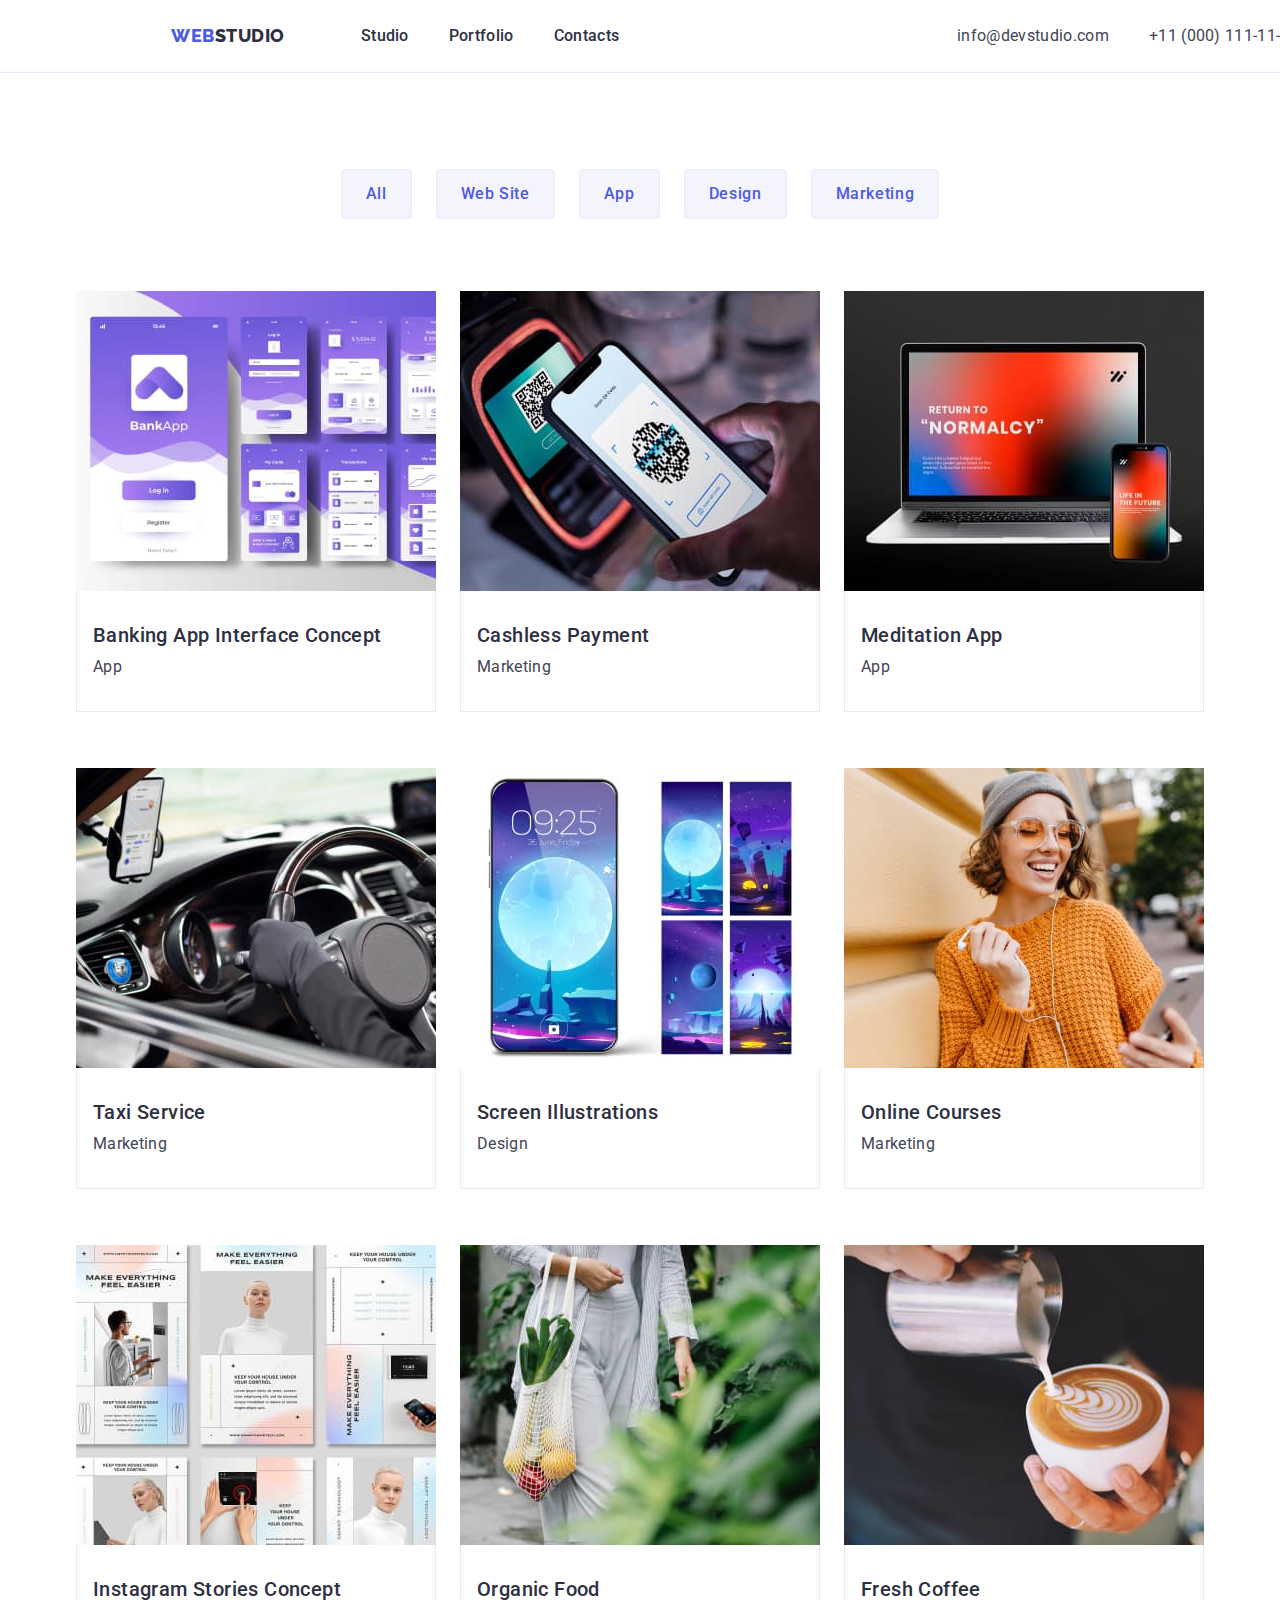
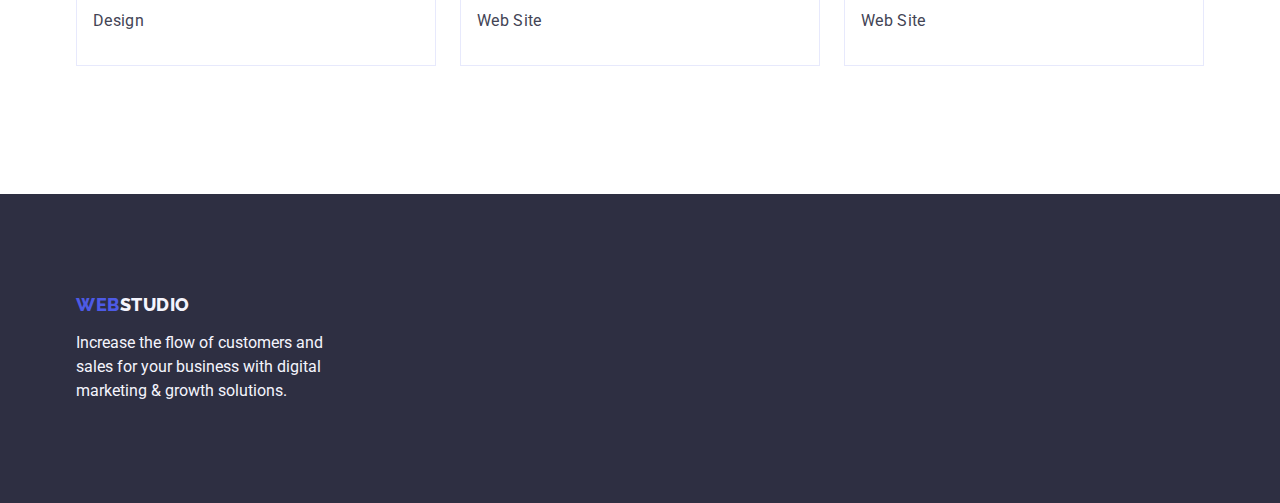
==== portfolio.html @ b11b5cbe "Initial commit" ====
<!DOCTYPE html>
<html lang="en">
  <head>
    <meta charset="UTF-8" />
    <meta http-equiv="X-UA-Compatible" content="IE=edge" />
    <meta name="viewport" content="width=device-width, initial-scale=1.0" />
    <title>Portfolio</title>
    <link rel="stylesheet" href="https://cdnjs.cloudflare.com/ajax/libs/modern-normalize/1.0.0/modern-normalize.min.css" />
    <link rel="stylesheet" href="./css/styles.css" type="text/css" />
    <link rel="preconnect" href="https://fonts.googleapis.com" />
    <link rel="preconnect" href="https://fonts.gstatic.com" crossorigin />
    <link href="https://fonts.googleapis.com/css2?family=Roboto:wght@400;500;700;900&display=swap" rel="stylesheet" />
    <link rel="preconnect" href="https://fonts.googleapis.com" />
    <link rel="preconnect" href="https://fonts.gstatic.com" crossorigin />
    <link href="https://fonts.googleapis.com/css2?family=Raleway:wght@800&family=Roboto:wght@400;500;700;900&display=swap" rel="stylesheet" />
  </head>
  <body>
    <header class="header">
      <!-- Navigation -->
      <div class="container">
        <nav class="nav">
          <a class="logo link" href="index.html">Web<span class="logo-studio">Studio</span></a>
          <ul class="list">
            <li><a class="link" href="./index.html">Studio</a></li>
            <li><a class="link" href="./portfolio.html">Portfolio</a></li>
            <li><a class="link" href="">Contacts</a></li>
          </ul>
        </nav>
        <!-- Contacts -->
        <address class="address">
          <ul class="list">
            <li class="contacts-item"><a class="link" href="mailto:info@devstudio.com">info@devstudio.com</a></li>
            <li class="contacts-item"><a class="link" href="tel:+110001111111">+11 (000) 111-11-11</a></li>
          </ul>
        </address>
      </div>
    </header>
    <main>
      <section class="section section-portfolio">
        <div class="container">
          <h1 hidden class="filter">Menu</h1>
          <ul class="list category-filter">
            <li class="menu-list-item"><button type="button" class="btn-filter">All</button></li>
            <li class="menu-list-item"><button type="button" class="btn-filter">Web Site</button></li>
            <li class="menu-list-item"><button type="button" class="btn-filter">App</button></li>
            <li class="menu-list-item"><button type="button" class="btn-filter">Design</button></li>
            <li class="menu-list-item"><button type="button" class="btn-filter">Marketing</button></li>
          </ul>
          <ul class="list category-items">
            <li class="portfolio-list-item">
              <a href="" class="link">
                <img src="./images/sitespages.jpg" alt="sites pages" width="360" height="300" />
                <div class="container">
                  <h2 class="name">Banking App Interface Concept</h2>
                  <p class="category">App</p>
                </div>
              </a>
            </li>
            <li class="portfolio-list-item">
              <a href="" class="link">
                <img src="./images/qrcode.jpg" alt="qr-code" width="360" height="300" />
                <div class="container">
                  <h2 class="name">Cashless Payment</h2>
                  <p class="category">Marketing</p>
                </div>
              </a>
            </li>
            <li class="portfolio-list-item">
              <a href="" class="link">
                <img src="./images/phoneandlaptop.jpg" alt="phone and laptop" width="360" height="300" />
                <div class="container">
                  <h2 class="name">Meditation App</h2>
                  <p class="category">App</p>
                </div>
              </a>
            </li>
            <li class="portfolio-list-item">
              <a href="" class="link">
                <img src="./images/smartphoneinthecar.jpg" alt="smartphone in the car" width="360" height="300" />
                <div class="container">
                  <h2 class="name">Taxi Service</h2>
                  <p class="category">Marketing</p>
                </div>
              </a>
            </li>
            <li class="portfolio-list-item">
              <a href="" class="link">
                <img src="./images/widgets.jpg" alt="widgets" width="360" height="300" />
                <div class="container">
                  <h2 class="name">Screen Illustrations</h2>
                  <p class="category">Design</p>
                </div>
              </a>
            </li>
            <li class="portfolio-list-item">
              <a href="" class="link">
                <img src="./images/girlwithsmartphone.jpg" alt="girl with the smartphne" width="360" height="300" />
                <div class="container">
                  <h2 class="name">Online Courses</h2>
                  <p class="category">Marketing</p>
                </div>
              </a>
            </li>
            <li class="portfolio-list-item">
              <a href="" class="link">
                <img src="./images/instagramstories.jpg" alt="instagram stories" width="360" height="300" />
                <div class="container">
                  <h2 class="name">Instagram Stories Concept</h2>
                  <p class="category">Design</p>
                </div>
              </a>
            </li>
            <li class="portfolio-list-item">
              <a href="" class="link">
                <img src="./images/womanwithfruits.jpg" alt="woman with fruits " width="360" height="300" />
                <div class="container">
                  <h2 class="name">Organic Food</h2>
                  <p class="category">Web Site</p>
                </div>
              </a>
            </li>
            <li class="portfolio-list-item">
              <a href="" class="link">
                <img src="./images/cupofcapuccino.jpg" alt="=cup of capuccino" width="360" height="300" />
                <div class="container">
                  <h2 class="name">Fresh Coffee</h2>
                  <p class="category">Web Site</p>
                </div>
              </a>
            </li>
          </ul>
        </div>
      </section>
    </main>
    <!-- Footer -->
    <footer class="footer">
      <div class="container">
        <a class="logo link" href="index.html">Web<span class="logo-studio-footer">Studio</span></a>
        <p class="text">Increase the flow of customers and sales for your business with digital marketing & growth solutions.</p>
      </div>
    </footer>
  </body>
</html>
---- css/styles.css ----
:root {
  --navy-blue: #2e2f42;
  --ocean: #404bbf;
  --white: #ffffff;
  --iris: #4d5ae5;
  --cloud: #f4f4fd;
  --slate: #434455;
  --green: #31d0aa;
  --lightslate: #8e8f99;
  --cornflower: #e7e9fc;
  --navy-blue-modal: #2e2f42;
  --grey: #2e2f42;
  --dairy: #fcfcfc;
}

body {
  font-family: Roboto, sans-serif;
  color: var(--slate);
  background-color: var(--white);
}
h1,
h2,
h3,
h4,
h5,
h6,
p {
  margin: 0;
}
img {
  display: block;
}
.visually-hidden {
  position: absolute;
  width: 1px;
  height: 1px;
  margin: -1px;
  border: 0;
  padding: 0;

  white-space: nowrap;
  clip-path: inset(100%);
  clip: rect(0 0 0 0);
  overflow: hidden;
}
.container {
  width: 1158px;
  margin: 0 auto;
  padding: 0 15px;
}

.section {
}

.header {
  padding: 24px 156px 24px 156px;
  border-bottom: 1px solid #e7e9fc;
}
.header .container {
  display: flex;
}

.link {
  text-decoration: none;
}
.list {
  list-style: none;
  display: flex;
  gap: 40px;
  padding: 0;
  margin: 0;
  
}
.section .list {
}
/* Navigation */
.nav {
  display: flex;
  align-items: center;
  margin-right: auto;
}
.logo {
  font-size: 18px;
  text-transform: uppercase;
  font-weight: 800;
  line-height: 1.17;
  font-family: 'Raleway', sans-serif;
  letter-spacing: 0.03em;
  color: var(--iris);
  text-decoration: none;
  margin-right: 76px;
}
.logo-studio {
  font-weight: 800;
  font-size: 18px;
  line-height: 1.16;
  color: var(--navy-blue);
}

.nav .list .link {
  font-weight: 500;
  line-height: 1.5;
  font-size: 16px;
  letter-spacing: 0.02em;
  color: var(--grey);
  text-decoration: none;
  padding: 24px 0;
}
.nav .link:focus {
  color: #404bbf;
}
.nav .link:hover {
  color: #404bbf;
}

/* Contacts */
.address {
  font-style: normal;
}
.address .list {
  list-style: none;
  text-decoration: none;
  line-height: 1.5;
  letter-spacing: 0.02em;
}
.contacts-item {
}
.address .link {
  font-size: 16px;
  color: var(--slate);
  font-style: normal;
}
.address .link:focus {
  color: #404bbf;
}
.address .link:hover {
  color: #404bbf;
}
/* First section */
.section {
}
.section-business {
  background-color: var(--navy-blue);
  padding: 188px 0px;
}

.section-business .container {
}

.title {
  color: var(--white);
  font-size: 56px;
  font-weight: 700;
  line-height: 1.07;
  text-align: center;
  letter-spacing: 0.02em;
  max-width: 496px;
  margin: 0 auto;
}

.btn {
  background-color: var(--iris);
  color: var(--white);
  font-size: 16px;
  font-weight: 500;
  line-height: 1.5;
  cursor: pointer;
  letter-spacing: 0.04em;
  font-family: 'Roboto', sans-serif;
  padding: 16px 32px;
  border: none;
  border-radius: 4px;
  display: block;
  margin: 0 auto;
  margin-top: 48px;
  min-width: 169px;
}
.btn:hover {
  background-color: #404bbf;
}
.btn:focus {
  background-color: #404bbf;
}
/* Second section */
.section-features {

  padding: 120px 0;
}
.section-features .list {
  gap: 24px;

}

.features {
  font-weight: 500;
  font-size: 20px;
  line-height: 1.2;
  letter-spacing: 0.02em;
  color: var(--navy-blue);
  margin-bottom: 8px;
}
.desc {
  font-size: 16px;
  line-height: 1.5;
  letter-spacing: 0.02em;
  color: var(--slate);
  width: 264px;
}
/* Third section */
.section-activity {
  padding-top: 0;
  padding-bottom: 120px;
}

.section-activity .container {
}
.section-activity .list {
  display: flex;
  gap: 24px;
}

.subtitle {
  font-weight: 700;
  font-size: 36px;
  line-height: 1.11;
  text-align: center;
  letter-spacing: 0.02em;
  text-transform: capitalize;
  color: var(--navy-blue);
  margin-bottom: 72px;
}
.list-image-item {
}
/* Fourth section */
.section-team {
  background-color: #f4f4fd;
  gap: 72px;
  padding: 120px 0;
}

.section-team .container {
}
.section-team .list {
  gap: 24px;
  
}
.list-team-item {
  background-color: #ffffff;
  border-radius: 0px 0px 4px 4px;
}
.team-container {
  padding: 32px 16px;
}
.person {
  font-weight: 500;
  font-size: 20px;
  line-height: 1.2;
  letter-spacing: 0.02em;
  color: var(--navy-blue);
  margin-bottom: 8px;
  text-align: center;
}
.specialization {
  font-size: 16px;
  line-height: 1.5;
  letter-spacing: 0.02em;
  color: var(--slate);
  text-align: center;
}

/* Footer */
.footer {
  background-color: var(--navy-blue);
  padding: 100px 0;
}
.footer .container {
  display: block;
}
.text {
  color: var(--cloud);
  font-size: 16px;
  line-height: 1.5;
  width: 264px;
}
.logo-footer {
  color: var(--cloud);
  text-transform: uppercase;
  font-weight: 800;
  font-size: 18px;
  line-height: 1.17;
  letter-spacing: 0.03em;
}
.logo-studio-footer {
  font-weight: 800;
  font-size: 18px;
  line-height: 1.17;
  color: var(--cloud);
}
.footer .logo {
  display: inline-block;
  margin-bottom: 16px;
}
/* Portfolio */
.section-portfolio .container {
  
}
.section-portfolio {
  padding: 96px 0 120px;
}
.category-filter {
  display: flex;
  justify-content: center;
  margin-bottom: 72px;
  gap: 24px;
 

}

.btn-filter {
  background-color: var(--cornflower);
  color: var(--iris);
  font-size: 16px;
  font-weight: 500;
  line-height: 1.5;
  cursor: pointer;
  font-family: 'Roboto', sans-serif;
  letter-spacing: 0.04em;
  background-color: var(--cloud);
  padding: 12px 24px;
  border: 1px solid #e7e9fc;
  border-radius: 4px;
}
.btn-filter:focus {
  background-color: #404bbf;
  color: #ffffff;
  border: 1px solid transparent;
}
.btn-filter:hover {
  background-color: #404bbf;
  color: #ffffff;
  border: 1px solid transparent;
}
.category-items {
  display: flex;
  flex-wrap: wrap;
  gap: 24px;
  align-items: center;
  row-gap: 48px;
}
.portfolio {
}
.portfolio-list-item {
  width: calc((100% - 48px) / 3);
}

.name {
  font-weight: 500;
  font-size: 20px;
  line-height: 1.2;
  letter-spacing: 0.02em;
  color: var(--navy-blue);
  margin-bottom: 8px;
}
.category {
  font-size: 16px;
  line-height: 1.5;
  letter-spacing: 0.02em;
  color: var(--slate);

}
.portfolio-list-item .container {
  padding: 32px 16px;
  border: 1px solid #e7e9fc;
  border-top: none;
  margin-bottom: 8px;
  width: auto;
}
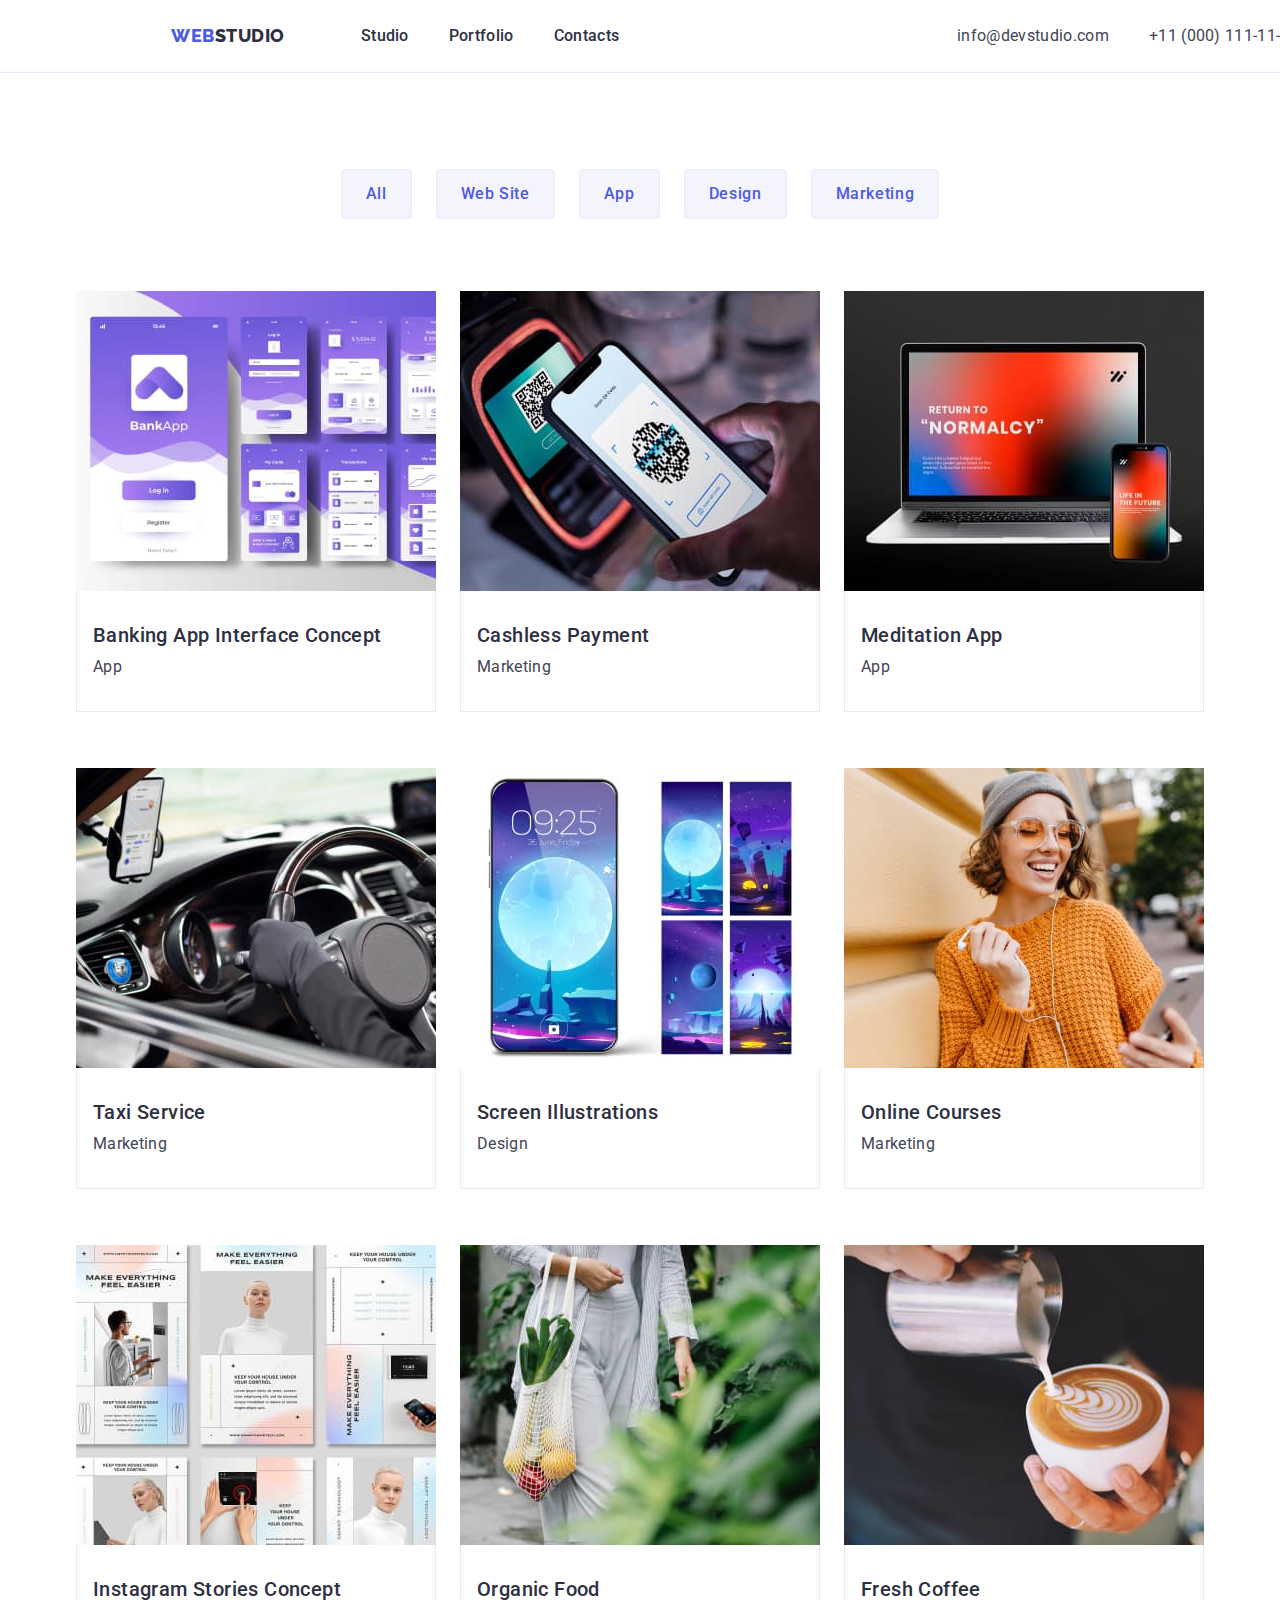
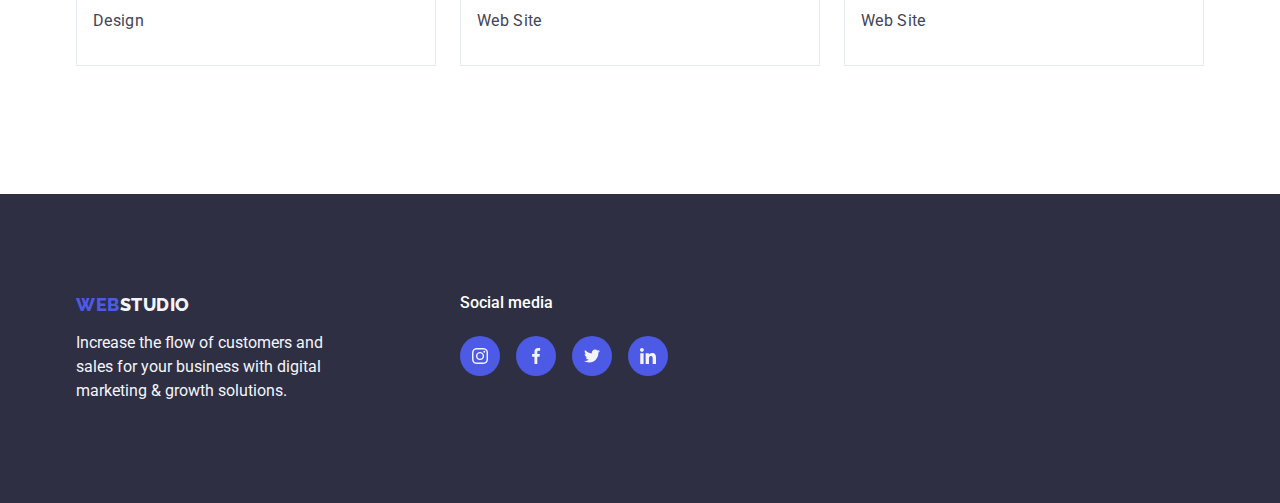
==== commit f76587c9: "finish" ====
--- a/portfolio.html
+++ b/portfolio.html
@@ -135,8 +135,39 @@
     <!-- Footer -->
     <footer class="footer">
       <div class="container">
-        <a class="logo link" href="index.html">Web<span class="logo-studio-footer">Studio</span></a>
-        <p class="text">Increase the flow of customers and sales for your business with digital marketing & growth solutions.</p>
+        <div>
+          <a class="logo link" href="index.html">Web<span class="logo-studio-footer">Studio</span></a>
+          <p class="text">Increase the flow of customers and sales for your business with digital marketing & growth solutions.</p>
+        </div>
+        <div class="social">
+          <h4 class="subtitle-social">Social media</h4>
+          <ul class="list">
+            <li class="list-icon-footer">
+              <a class="icon-link" href=""
+                ><svg class="icon" width="16px" height="16px">
+                  <use href="./images/icons.svg#icon-instagram"></use></svg>
+                </a>
+            </li>
+            <li class="list-icon-footer">
+              <a class="icon-link" href=""
+                ><svg class="icon" width="16px" height="16px">
+                  <use href="./images/icons.svg#icon-facebook"></use></svg>
+                </a>
+            </li>
+            <li class="list-icon-footer">
+              <a class="icon-link" href=""
+                ><svg class="icon" width="16px" height="16px">
+                  <use href="./images/icons.svg#icon-twitter"></use></svg>
+                </a>
+            </li>
+            <li class="list-icon-footer">
+              <a class="icon-link" href=""
+                ><svg class="icon" width="16px" height="16px">
+                  <use href="./images/icons.svg#icon-linkedin"></use></svg>
+                </a>
+            </li>
+          </ul>
+        </div>
       </div>
     </footer>
   </body>
--- a/css/styles.css
+++ b/css/styles.css
@@ -69,8 +69,12 @@
   gap: 40px;
   padding: 0;
   margin: 0;
-  
-}
+}
+.team-container .list {
+  display: flex;
+  gap: 24px;
+}
+
 .section .list {
 }
 /* Navigation */
@@ -142,6 +146,13 @@
 .section-business {
   background-color: var(--navy-blue);
   padding: 188px 0px;
+  max-width: 1440px;
+  margin-left: auto;
+  margin-right: auto;
+  background-image: linear-gradient(to right, rgba(46, 47, 66, 0.7), rgba(46, 47, 66, 0.7)), url(../images/people-office.jpg);
+  background-repeat: no-repeat;
+  background-position: center;
+  background-size: cover;
 }
 
 .section-business .container {
@@ -183,12 +194,10 @@
 }
 /* Second section */
 .section-features {
-
   padding: 120px 0;
 }
 .section-features .list {
   gap: 24px;
-
 }
 
 .features {
@@ -215,7 +224,6 @@
 .section-activity .container {
 }
 .section-activity .list {
-  display: flex;
   gap: 24px;
 }
 
@@ -241,12 +249,14 @@
 .section-team .container {
 }
 .section-team .list {
-  gap: 24px;
   
+  gap: 24px;
 }
 .list-team-item {
   background-color: #ffffff;
   border-radius: 0px 0px 4px 4px;
+  box-shadow: 0px 1px 6px rgba(46, 47, 66, 0.08), 0px 1px 1px rgba(46, 47, 66, 0.16), 0px 2px 1px rgba(46, 47, 66, 0.08);
+  
 }
 .team-container {
   padding: 32px 16px;
@@ -274,7 +284,7 @@
   padding: 100px 0;
 }
 .footer .container {
-  display: block;
+  display: flex;
 }
 .text {
   color: var(--cloud);
@@ -300,9 +310,17 @@
   display: inline-block;
   margin-bottom: 16px;
 }
+
+/* Fifth section */
+.section-customers {
+  padding: 120px 0;
+}
+.section-customers .list {
+  gap: 24px;
+}
+
 /* Portfolio */
 .section-portfolio .container {
-  
 }
 .section-portfolio {
   padding: 96px 0 120px;
@@ -312,8 +330,6 @@
   justify-content: center;
   margin-bottom: 72px;
   gap: 24px;
- 
-
 }
 
 .btn-filter {
@@ -351,6 +367,7 @@
 }
 .portfolio-list-item {
   width: calc((100% - 48px) / 3);
+  
 }
 
 .name {
@@ -366,7 +383,6 @@
   line-height: 1.5;
   letter-spacing: 0.02em;
   color: var(--slate);
-
 }
 .portfolio-list-item .container {
   padding: 32px 16px;
@@ -375,3 +391,68 @@
   margin-bottom: 8px;
   width: auto;
 }
+/* SVG */
+.icon-link {
+  width: 40px;
+  height: 40px;
+  border-radius: 50%;
+  background-color: #4d5ae5;
+  padding: 12px 12px;
+  display: block;
+  margin-top: 8px;
+}
+.icon-link:hover{
+  background-color: #404bbf;
+}
+.list-icon-footer .icon-link:hover {
+  background-color: #31d0aa;
+}
+.list-features-item .icon {
+}
+.container-icon {
+  background-color: #f4f4fd;
+  padding: 24px 100px;
+  border-radius: 4px;
+}
+
+.social {
+  margin-left: 120px;
+}
+.list .icon-link {
+}
+.social .list {
+  gap: 16px;
+}
+.subtitle-social {
+  font-weight: 500;
+  color: #ffffff;
+  margin-bottom: 16px;
+}
+.icon-list-customers {
+  width: 168px;
+  height: 88px;
+  display: flex;
+  align-items: center;
+  justify-content: center;
+}
+.icon-link-customers{
+  width: 100%;
+  height: 100%;
+  border: 1px solid var(--lightslate);
+  border-radius: 4px;
+  display: flex;
+  align-items: center;
+  justify-content: center;
+
+}
+.icon-link-customers:hover .icon-customers{
+  fill: #404bbf;
+}
+.icon-customers{
+  fill: #8e8f99;
+}
+.icon-link-customers:hover {
+  border: 1px solid var(--ocean);
+}
+
+
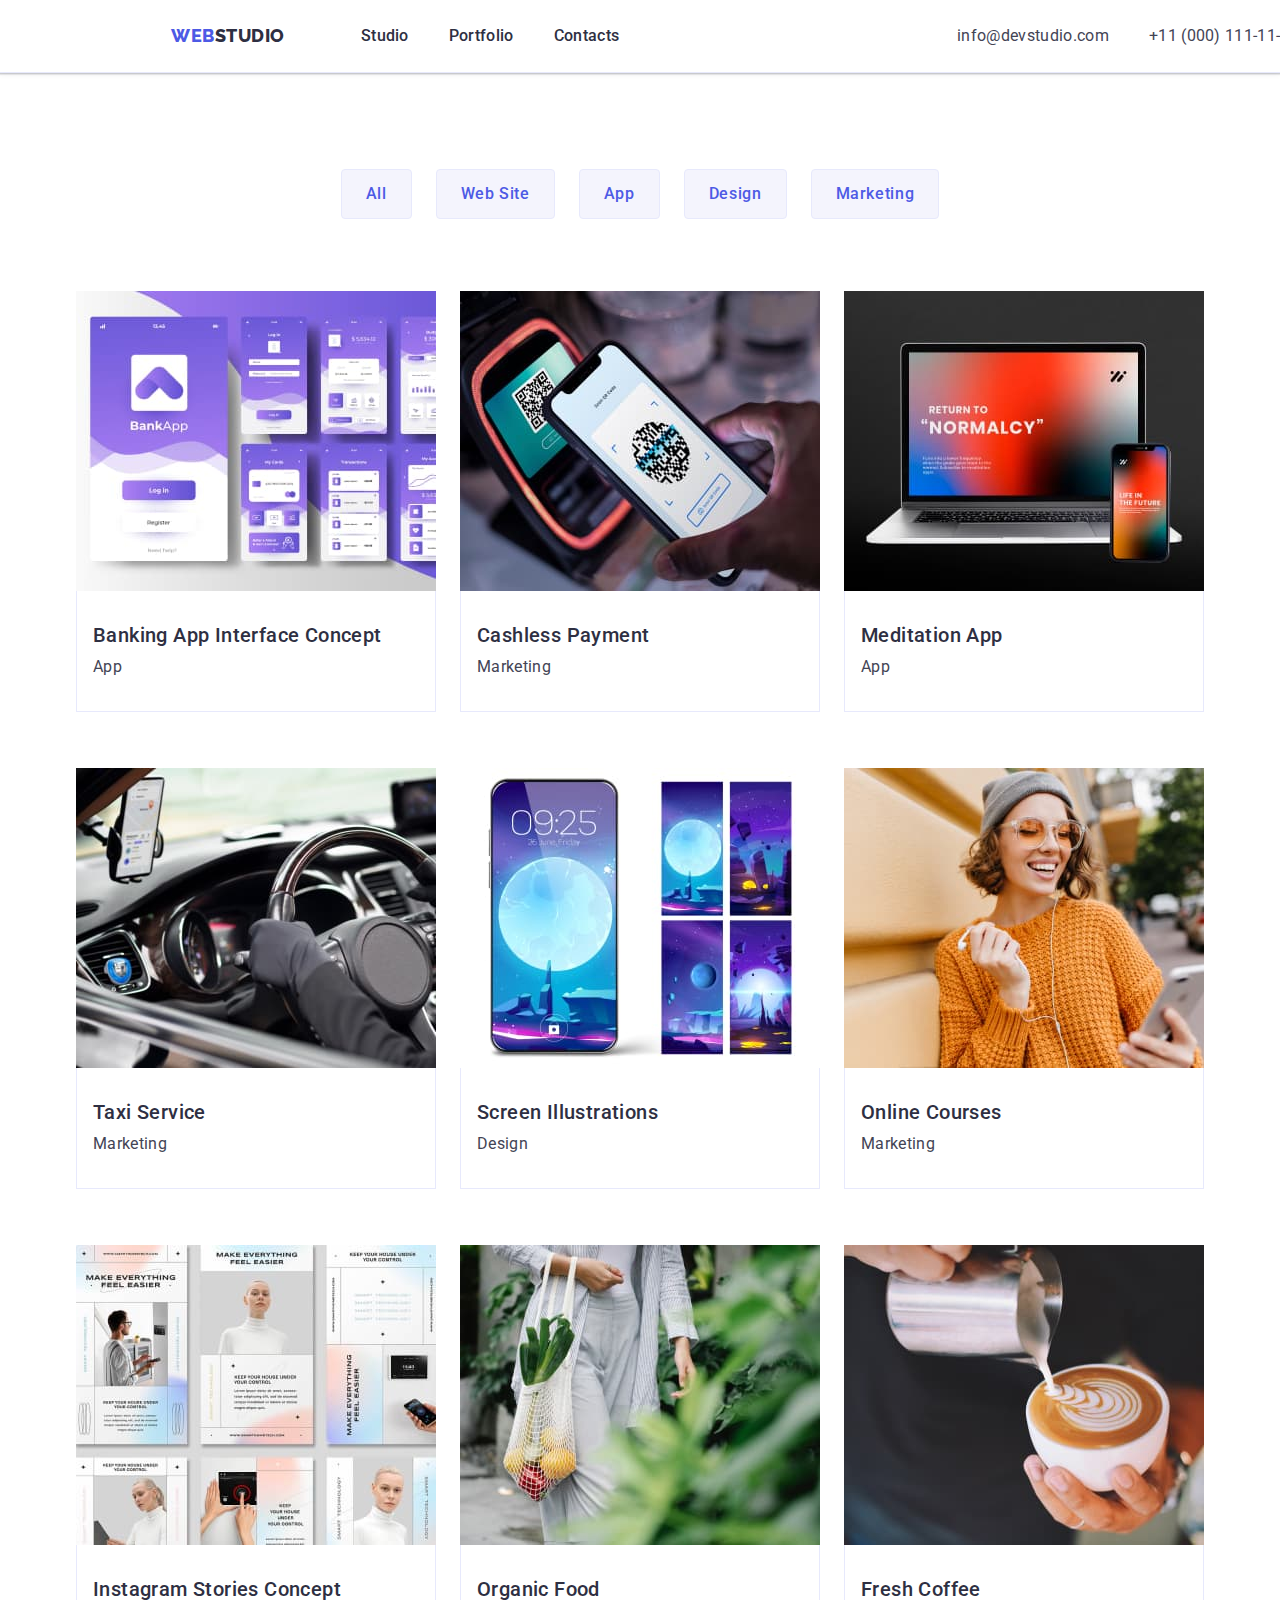
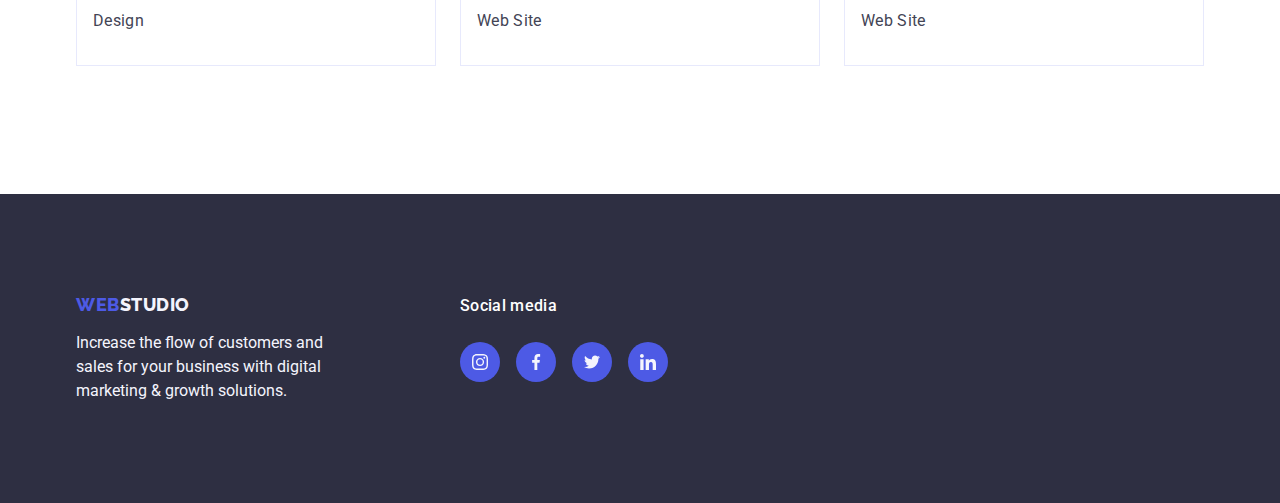
==== commit 2a7c5633: "fixed footer" ====
--- a/portfolio.html
+++ b/portfolio.html
@@ -144,7 +144,7 @@
           <ul class="list">
             <li class="list-icon-footer">
               <a class="icon-link" href=""
-                ><svg class="icon" width="16px" height="16px">
+                ><svg class="icon" width="16" height="16px">
                   <use href="./images/icons.svg#icon-instagram"></use></svg>
                 </a>
             </li>
--- a/css/styles.css
+++ b/css/styles.css
@@ -55,6 +55,7 @@
 .header {
   padding: 24px 156px 24px 156px;
   border-bottom: 1px solid #e7e9fc;
+  box-shadow: 0px 2px 1px rgba(46, 47, 66, 0.08), 0px 1px 1px rgba(46, 47, 66, 0.16), 0px 1px 6px rgba(46, 47, 66, 0.08);
 }
 .header .container {
   display: flex;
@@ -66,6 +67,8 @@
 .list {
   list-style: none;
   display: flex;
+  align-items: center;
+  justify-content: center;
   gap: 40px;
   padding: 0;
   margin: 0;
@@ -149,7 +152,7 @@
   max-width: 1440px;
   margin-left: auto;
   margin-right: auto;
-  background-image: linear-gradient(to right, rgba(46, 47, 66, 0.7), rgba(46, 47, 66, 0.7)), url(../images/people-office.jpg);
+  background-image: linear-gradient(rgba(46, 47, 66, 0.7), rgba(46, 47, 66, 0.7)), url(../images/people-office.jpg);
   background-repeat: no-repeat;
   background-position: center;
   background-size: cover;
@@ -230,7 +233,7 @@
 .subtitle {
   font-weight: 700;
   font-size: 36px;
-  line-height: 1.11;
+  line-height: 1.1;
   text-align: center;
   letter-spacing: 0.02em;
   text-transform: capitalize;
@@ -249,17 +252,16 @@
 .section-team .container {
 }
 .section-team .list {
-  
   gap: 24px;
 }
 .list-team-item {
   background-color: #ffffff;
   border-radius: 0px 0px 4px 4px;
   box-shadow: 0px 1px 6px rgba(46, 47, 66, 0.08), 0px 1px 1px rgba(46, 47, 66, 0.16), 0px 2px 1px rgba(46, 47, 66, 0.08);
-  
-}
+}
+
 .team-container {
-  padding: 32px 16px;
+  padding: 32px 0;
 }
 .person {
   font-weight: 500;
@@ -285,6 +287,10 @@
 }
 .footer .container {
   display: flex;
+  align-items: baseline;
+}
+.logo-container {
+  margin-right: 120px;
 }
 .text {
   color: var(--cloud);
@@ -367,7 +373,6 @@
 }
 .portfolio-list-item {
   width: calc((100% - 48px) / 3);
-  
 }
 
 .name {
@@ -398,21 +403,43 @@
   border-radius: 50%;
   background-color: #4d5ae5;
   padding: 12px 12px;
-  display: block;
+  display: flex;
+  align-items: center;
+  justify-content: center;
   margin-top: 8px;
 }
-.icon-link:hover{
-  background-color: #404bbf;
+.icon-link .icon {
+  fill: var(--cloud);
+}
+.icon-link:hover {
+  background-color: #404bbf;
+}
+.icon-link:focus {
+  background-color: #404bbf;
+}
+.list-icon-footer{
+  width: 40px;
+  height: 40px;
+}
+.list-icon-footer .icon-link {
+  height: 100%;
 }
 .list-icon-footer .icon-link:hover {
   background-color: #31d0aa;
 }
+.list-icon-footer .icon-link:focus {
+  background-color: #31d0aa;
+}
 .list-features-item .icon {
 }
 .container-icon {
   background-color: #f4f4fd;
-  padding: 24px 100px;
+  height: 112px;
   border-radius: 4px;
+  display: flex;
+  align-items: center;
+  justify-content: center;
+  margin-bottom: 8px;
 }
 
 .social {
@@ -427,15 +454,17 @@
   font-weight: 500;
   color: #ffffff;
   margin-bottom: 16px;
+  line-height: 1.5;
+  letter-spacing: 0.02em;
 }
 .icon-list-customers {
   width: 168px;
   height: 88px;
-  display: flex;
-  align-items: center;
-  justify-content: center;
-}
-.icon-link-customers{
+  /* display: flex;
+  align-items: center;
+  justify-content: center; */
+}
+.icon-link-customers {
   width: 100%;
   height: 100%;
   border: 1px solid var(--lightslate);
@@ -443,16 +472,20 @@
   display: flex;
   align-items: center;
   justify-content: center;
-
-}
-.icon-link-customers:hover .icon-customers{
+  color: var(--lightslate);
+}
+.icon-link-customers:hover .icon-customers {
   fill: #404bbf;
 }
-.icon-customers{
+.icon-link-customers:focus .icon-customers {
+  fill: #404bbf;
+}
+.icon-customers {
   fill: #8e8f99;
 }
 .icon-link-customers:hover {
   border: 1px solid var(--ocean);
 }
-
-
+.icon-link-customers:focus {
+  border: 1px solid var(--ocean);
+}
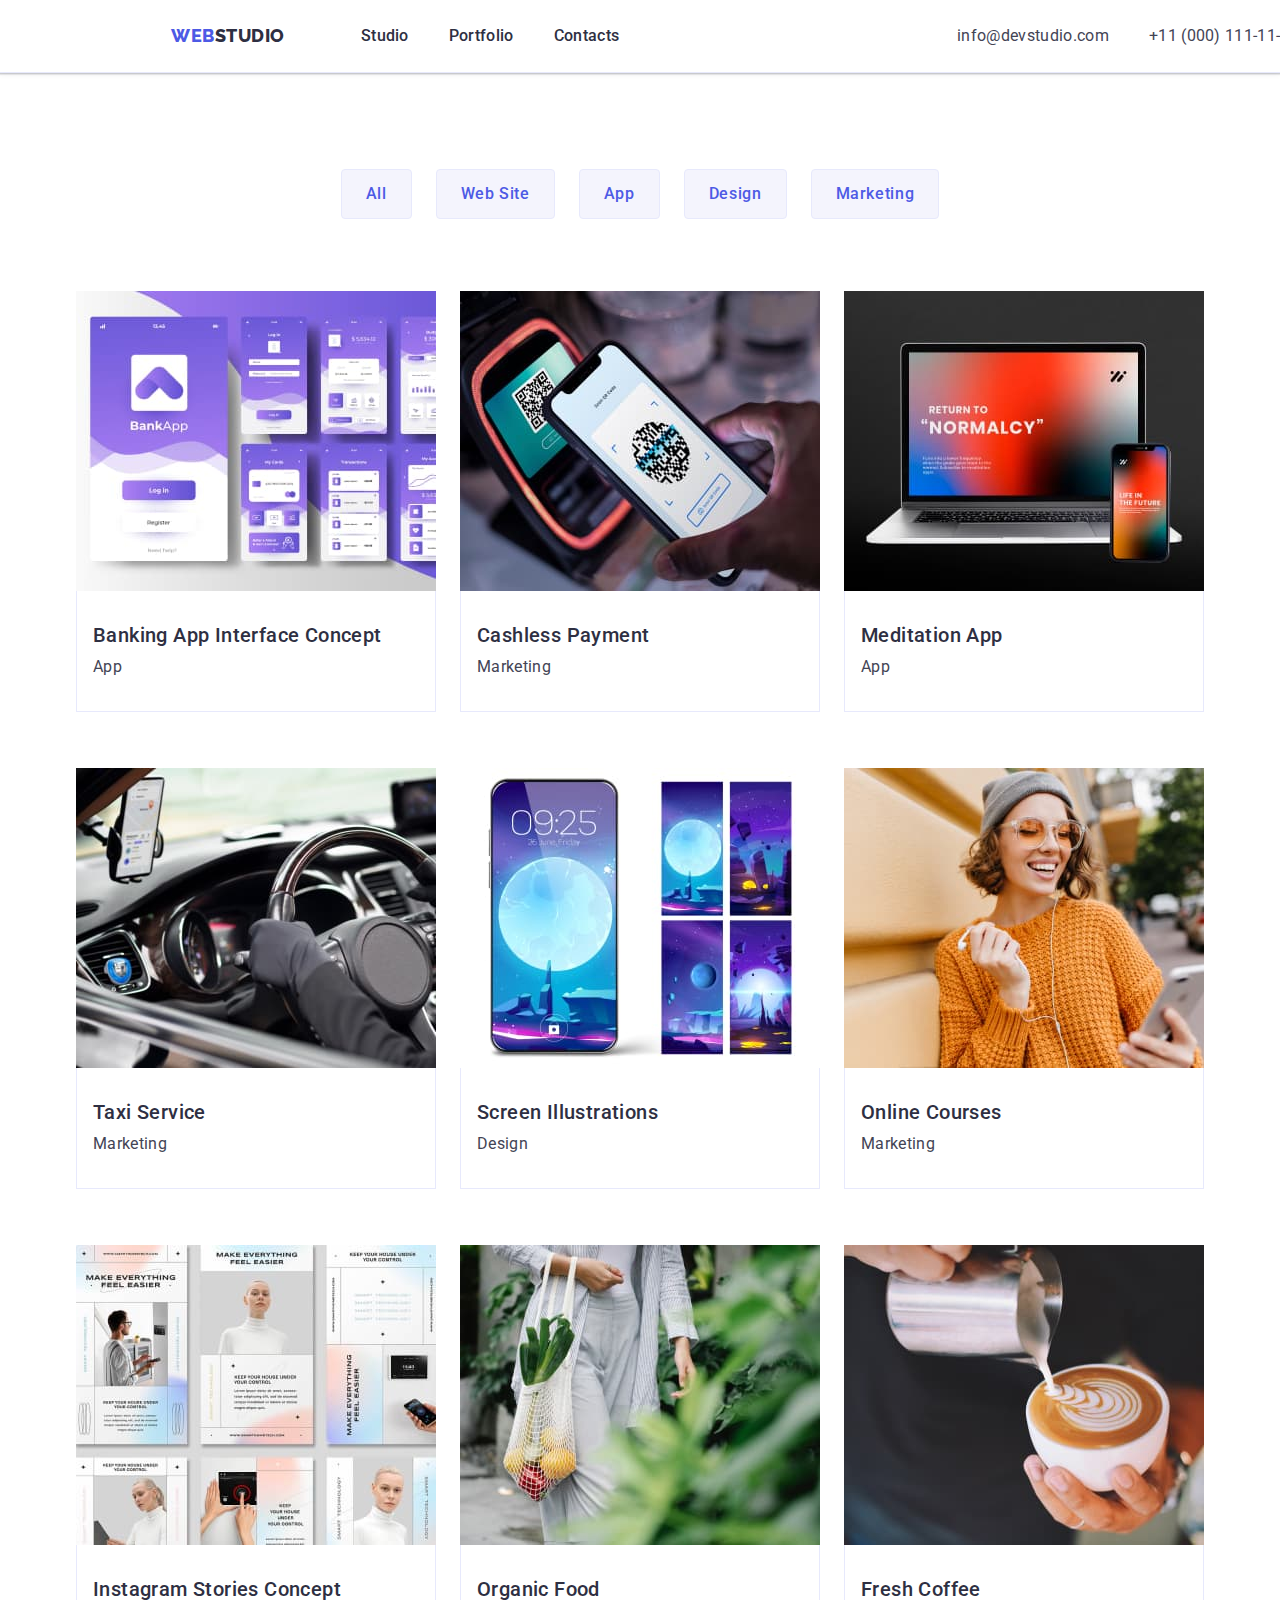
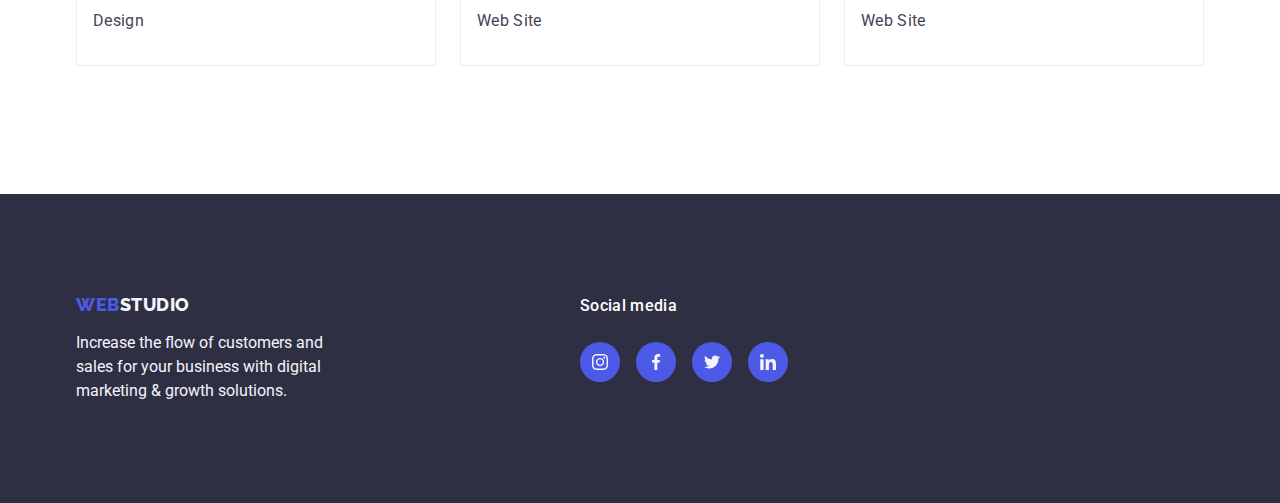
==== commit 05d68c70: "fixed footer portfolio" ====
--- a/portfolio.html
+++ b/portfolio.html
@@ -135,34 +135,34 @@
     <!-- Footer -->
     <footer class="footer">
       <div class="container">
-        <div>
+        <div class="logo-container">
           <a class="logo link" href="index.html">Web<span class="logo-studio-footer">Studio</span></a>
           <p class="text">Increase the flow of customers and sales for your business with digital marketing & growth solutions.</p>
         </div>
         <div class="social">
-          <h4 class="subtitle-social">Social media</h4>
+          <p class="subtitle-social">Social media</p>
           <ul class="list">
             <li class="list-icon-footer">
               <a class="icon-link" href=""
-                ><svg class="icon" width="16" height="16px">
+                ><svg class="icon" width="24" height="24">
                   <use href="./images/icons.svg#icon-instagram"></use></svg>
                 </a>
             </li>
             <li class="list-icon-footer">
               <a class="icon-link" href=""
-                ><svg class="icon" width="16px" height="16px">
+                ><svg class="icon" width="24" height="24">
                   <use href="./images/icons.svg#icon-facebook"></use></svg>
                 </a>
             </li>
             <li class="list-icon-footer">
               <a class="icon-link" href=""
-                ><svg class="icon" width="16px" height="16px">
+                ><svg class="icon" width="24" height="24">
                   <use href="./images/icons.svg#icon-twitter"></use></svg>
                 </a>
             </li>
             <li class="list-icon-footer">
               <a class="icon-link" href=""
-                ><svg class="icon" width="16px" height="16px">
+                ><svg class="icon" width="24" height="24">
                   <use href="./images/icons.svg#icon-linkedin"></use></svg>
                 </a>
             </li>
